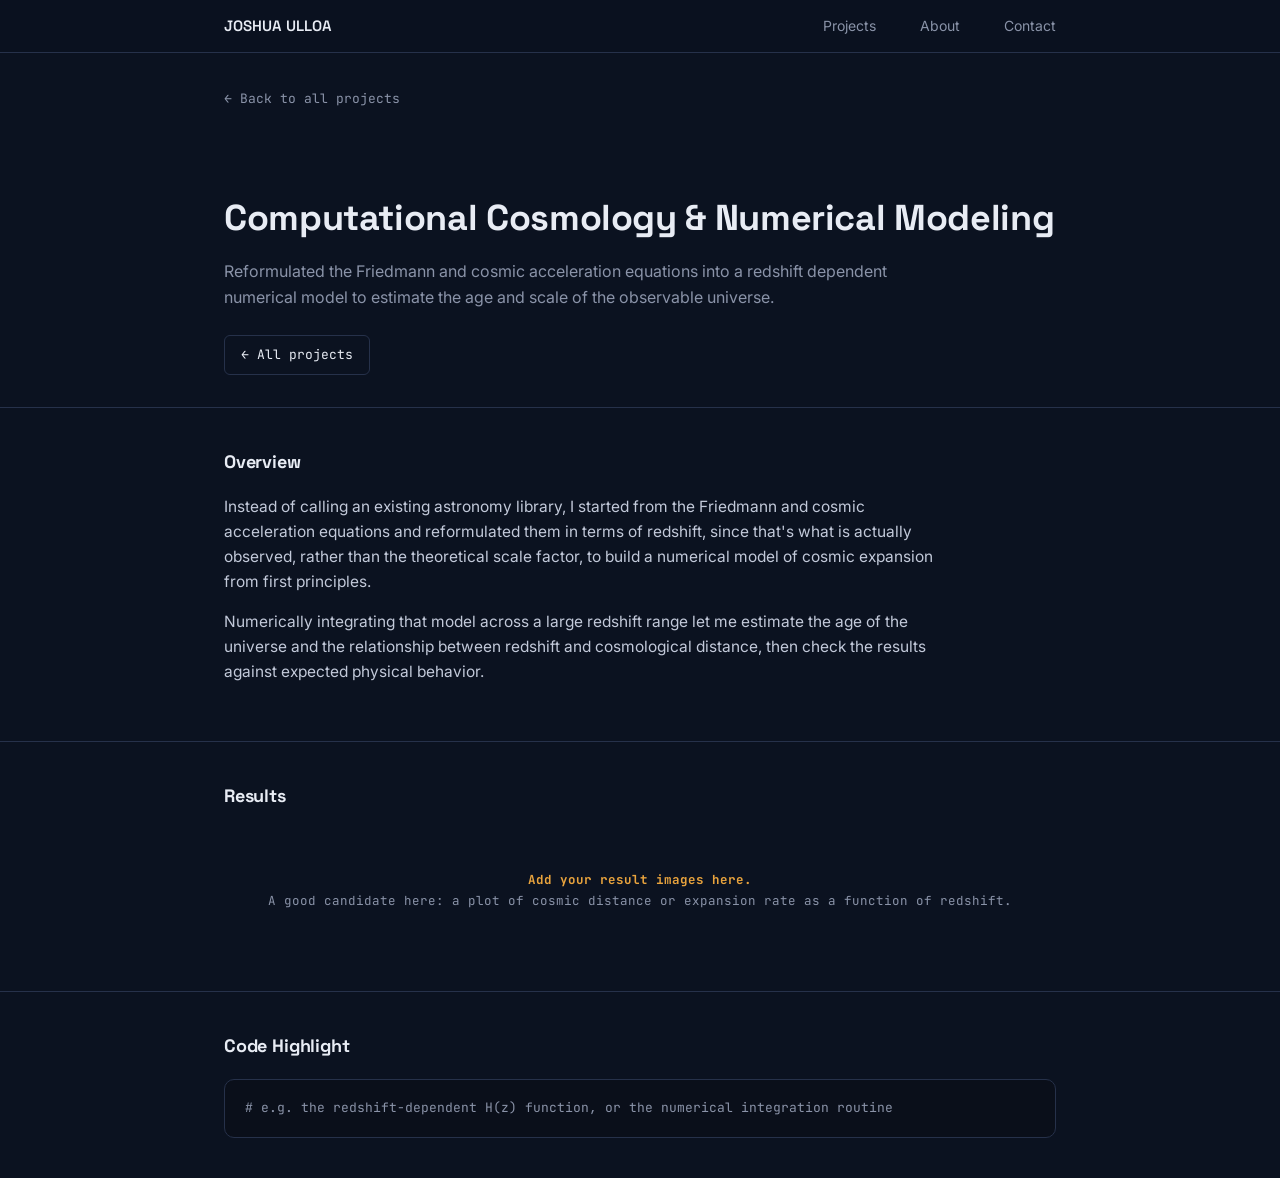
==== projects/cosmology.html @ d5688be3 "Add files via upload" ====
<!DOCTYPE html>
<html lang="en">
<head>
<meta charset="UTF-8">
<meta name="viewport" content="width=device-width, initial-scale=1.0">
<title>Computational Cosmology & Numerical Modeling — Joshua Ulloa</title>
<link rel="preconnect" href="https://fonts.googleapis.com">
<link rel="preconnect" href="https://fonts.gstatic.com" crossorigin>
<link href="https://fonts.googleapis.com/css2?family=Space+Grotesk:wght@400;500;600;700&family=Inter:wght@400;500;600&family=JetBrains+Mono:wght@400;500;600&display=swap" rel="stylesheet">
<link rel="stylesheet" href="../style.css">
</head>
<body>

<nav>
  <div class="wrap">
    <div class="brand">JOSHUA ULLOA</div>
    <div class="links">
      <a href="../index.html#projects">Projects</a>
      <a href="../index.html#about">About</a>
      <a href="../index.html#contact">Contact</a>
    </div>
  </div>
</nav>

<div class="wrap" style="padding-top: 32px;">
  <a href="../index.html#projects" class="back-link">&larr; Back to all projects</a>
</div>

<header class="detail-header">
  <div class="wrap">
    <h1>Computational Cosmology & Numerical Modeling</h1>
    <p class="summary">Reformulated the Friedmann and cosmic acceleration equations into a redshift dependent numerical model to estimate the age and scale of the observable universe.</p>
    <div class="detail-actions">
      <!-- TODO: once you have a GitHub repo for this project, uncomment below
           and replace # with the real repo URL -->
      <!-- <a class="btn primary" href="#" target="_blank" rel="noopener">View code on GitHub</a> -->
      <a class="btn" href="../index.html#projects">&larr; All projects</a>
    </div>
  </div>
</header>

<section class="detail-section">
  <div class="wrap">
    <h2>Overview</h2>
    <div class="detail-body">
      <p>
        Instead of calling an existing astronomy library, I started from the Friedmann and cosmic
        acceleration equations and reformulated them in terms of redshift, since that's what is actually
        observed, rather than the theoretical scale factor, to build a numerical model of cosmic expansion
        from first principles.
      </p>
      <p>
        Numerically integrating that model across a large redshift range let me estimate the age of the
        universe and the relationship between redshift and cosmological distance, then check the results
        against expected physical behavior.
      </p>
    </div>
  </div>
</section>

<section class="detail-section">
  <div class="wrap">
    <h2>Results</h2>
    <!--
      TODO: Replace this placeholder with real images once you have them.
      1. Upload image files to an /images folder in this repo.
      2. Copy a .gallery-item block, point src at your image, write a caption.
    -->
    <div class="gallery">
      <div class="gallery-placeholder">
        <strong>Add your result images here.</strong><br>
        A good candidate here: a plot of cosmic distance or expansion rate as a function of redshift.
      </div>
    </div>
  </div>
</section>

<section class="detail-section">
  <div class="wrap">
    <h2>Code Highlight</h2>
    <!-- TODO: paste a short, representative snippet of your actual code here -->
    <div class="code-block"><span class="comment"># e.g. the redshift-dependent H(z) function, or the numerical integration routine</span></div>
  </div>
</section>

</body>
</html>
---- style.css ----
:root {
    --bg: #0b1220;
    --surface: #121a2b;
    --surface-2: #17203400;
    --border: #26314a;
    --text: #e8ecf4;
    --muted: #8a93a8;
    --amber: #e8a33d;
    --cyan: #5ec8d8;
    --radius: 10px;
  }

  * { box-sizing: border-box; }

  html { scroll-behavior: smooth; }

  body {
    margin: 0;
    background: var(--bg);
    color: var(--text);
    font-family: 'Inter', sans-serif;
    line-height: 1.6;
    -webkit-font-smoothing: antialiased;
  }

  h1, h2, h3 {
    font-family: 'Space Grotesk', sans-serif;
    margin: 0;
    letter-spacing: -0.01em;
  }

  .mono {
    font-family: 'JetBrains Mono', monospace;
  }

  a { color: var(--cyan); text-decoration: none; }
  a:hover { text-decoration: underline; }
  a:focus-visible, button:focus-visible, details:focus-visible {
    outline: 2px solid var(--amber);
    outline-offset: 3px;
  }

  .wrap {
    max-width: 880px;
    margin: 0 auto;
    padding: 0 24px;
  }

  /* ---------- Nav ---------- */
  nav {
    position: sticky;
    top: 0;
    z-index: 10;
    background: rgba(11, 18, 32, 0.9);
    backdrop-filter: blur(8px);
    border-bottom: 1px solid var(--border);
  }
  nav .wrap {
    display: flex;
    align-items: center;
    justify-content: space-between;
    padding-top: 14px;
    padding-bottom: 14px;
  }
  nav .brand {
    font-family: 'Space Grotesk', sans-serif;
    font-weight: 600;
    font-size: 15px;
    color: var(--text);
  }
  nav .links { display: flex; gap: 22px; font-size: 14px; }
  nav .links a { color: var(--muted); margin-right: 22px; }
  nav .links a:last-child { margin-right: 0; }
  nav .links a:hover { color: var(--text); text-decoration: none; }

  /* ---------- Hero ---------- */
  header.hero {
    padding: 72px 0 40px;
    border-bottom: 1px solid var(--border);
  }
  .eyebrow {
    display: inline-flex;
    align-items: center;
    gap: 8px;
    font-family: 'JetBrains Mono', monospace;
    font-size: 12px;
    letter-spacing: 0.08em;
    color: var(--amber);
    text-transform: uppercase;
    margin-bottom: 18px;
  }
  .eyebrow::before {
    content: "";
    width: 7px;
    height: 7px;
    border-radius: 50%;
    background: var(--amber);
    box-shadow: 0 0 0 3px rgba(232, 163, 61, 0.18);
  }
  h1.name {
    font-size: clamp(32px, 5vw, 46px);
    font-weight: 700;
    color: var(--text);
  }
  .role {
    font-size: clamp(16px, 2.2vw, 19px);
    color: var(--muted);
    margin-top: 10px;
    max-width: 640px;
  }
  .role strong { color: var(--text); font-weight: 500; }

  /* instrument readout strip */
  .readout {
    margin-top: 32px;
    display: flex;
    flex-wrap: wrap;
    gap: 0;
    border: 1px solid var(--border);
    border-radius: var(--radius);
    overflow: hidden;
  }
  .readout .cell {
    flex: 1 1 160px;
    padding: 14px 18px;
    border-right: 1px solid var(--border);
  }
  .readout .cell:last-child { border-right: none; }
  .readout .cell .label {
    font-family: 'JetBrains Mono', monospace;
    font-size: 10.5px;
    letter-spacing: 0.08em;
    color: var(--muted);
    text-transform: uppercase;
  }
  .readout .cell .value {
    font-family: 'JetBrains Mono', monospace;
    font-size: 17px;
    color: var(--amber);
    margin-top: 4px;
  }

  .hero-links {
    margin-top: 26px;
    display: flex;
    gap: 20px;
    font-size: 14px;
    flex-wrap: wrap;
  }
  .hero-links a { color: var(--text); border-bottom: 1px solid var(--border); padding-bottom: 2px; margin-right: 20px; display: inline-block; }
  .hero-links a:last-child { margin-right: 0; }
  .hero-links a:hover { border-color: var(--amber); text-decoration: none; }

  /* ---------- Sections ---------- */
  section { padding: 56px 0; border-bottom: 1px solid var(--border); }
  section:last-of-type { border-bottom: none; }

  .section-head {
    display: flex;
    align-items: baseline;
    gap: 12px;
    margin-bottom: 28px;
  }
  .section-head .idx {
    font-family: 'JetBrains Mono', monospace;
    font-size: 12px;
    color: var(--muted);
  }
  .section-head h2 { font-size: 22px; color: var(--text); }

  /* ---------- Project cards ---------- */
  .projects { display: grid; gap: 16px; }

  .card {
    background: var(--surface);
    border: 1px solid var(--border);
    border-radius: var(--radius);
    padding: 22px 24px;
    transition: border-color 0.15s ease;
  }
  .card:hover { border-color: #37456450; }

  .card h3 {
    font-size: 18px;
    color: var(--text);
    font-weight: 600;
  }

  .card .summary {
    color: var(--muted);
    margin-top: 8px;
    font-size: 14.5px;
  }

  .tags {
    display: flex;
    flex-wrap: wrap;
    gap: 8px;
    margin-top: 14px;
  }
  .tag {
    font-family: 'JetBrains Mono', monospace;
    font-size: 11px;
    color: var(--cyan);
    border: 1px solid #2a4a52;
    background: rgba(94, 200, 216, 0.06);
    padding: 3px 9px;
    border-radius: 999px;
  }

  .metrics {
    margin-top: 14px;
    font-family: 'JetBrains Mono', monospace;
    font-size: 12px;
    color: var(--amber);
    border-top: 1px dashed var(--border);
    padding-top: 12px;
  }

  details.more { margin-top: 14px; }
  details.more summary {
    cursor: pointer;
    font-size: 13px;
    color: var(--muted);
    list-style: none;
  }
  details.more summary::-webkit-details-marker { display: none; }
  details.more summary::before {
    content: "+ ";
    color: var(--amber);
    font-family: 'JetBrains Mono', monospace;
  }
  details.more[open] summary::before { content: "\2212 "; }
  details.more .body {
    margin-top: 10px;
    font-size: 14px;
    color: #c2c9d9;
  }
  details.more .body ul { margin: 8px 0 0; padding-left: 18px; }
  details.more .body li { margin-bottom: 6px; }

  /* ---------- About / Skills ---------- */
  .about-text { max-width: 640px; color: #c2c9d9; }

  .skills-grid {
    display: grid;
    grid-template-columns: repeat(auto-fit, minmax(220px, 1fr));
    gap: 22px;
    margin-top: 24px;
  }
  .skills-grid h4 {
    font-family: 'JetBrains Mono', monospace;
    font-size: 11px;
    letter-spacing: 0.06em;
    text-transform: uppercase;
    color: var(--muted);
    margin-bottom: 10px;
  }
  .skills-grid p { font-size: 14px; color: #c2c9d9; margin: 0; }

  /* ---------- Footer ---------- */
  footer { padding: 40px 0 60px; }
  footer .wrap {
    display: flex;
    justify-content: space-between;
    align-items: center;
    flex-wrap: wrap;
    gap: 16px;
  }
  footer .muted { color: var(--muted); font-size: 13px; }
  footer .links { display: flex; gap: 18px; font-size: 13px; }
  footer .links a { margin-right: 18px; }
  footer .links a:last-child { margin-right: 0; }

  @media (max-width: 560px) {
    nav .links { gap: 14px; font-size: 13px; }
    .readout .cell { flex: 1 1 45%; }
  }

  @media (prefers-reduced-motion: reduce) {
    html { scroll-behavior: auto; }
    * { transition: none !important; }
  }

/* ---------- Project detail pages ---------- */
.back-link {
  display: inline-flex;
  align-items: center;
  gap: 6px;
  font-family: 'JetBrains Mono', monospace;
  font-size: 13px;
  color: var(--muted);
  margin-bottom: 24px;
}
.back-link:hover { color: var(--amber); text-decoration: none; }

.detail-header { padding: 56px 0 32px; border-bottom: 1px solid var(--border); }
.detail-header h1 { font-size: clamp(26px, 4vw, 36px); color: var(--text); }
.detail-header .summary { color: var(--muted); margin-top: 12px; font-size: 16px; max-width: 680px; }

.detail-actions { margin-top: 24px; display: flex; flex-wrap: wrap; gap: 12px; }
.btn {
  display: inline-block;
  font-family: 'JetBrains Mono', monospace;
  font-size: 13px;
  padding: 9px 16px;
  border-radius: 6px;
  border: 1px solid var(--border);
  color: var(--text);
}
.btn:hover { border-color: var(--amber); text-decoration: none; color: var(--amber); }
.btn.primary { background: var(--amber); border-color: var(--amber); color: #1a1400; }
.btn.primary:hover { color: #1a1400; opacity: 0.9; }

.detail-body { max-width: 720px; color: #c2c9d9; font-size: 15.5px; }
.detail-body p { margin-bottom: 16px; }
.detail-body ul { padding-left: 20px; }
.detail-body li { margin-bottom: 8px; }

.detail-section { padding: 40px 0; border-bottom: 1px solid var(--border); }
.detail-section:last-of-type { border-bottom: none; }
.detail-section h2 { font-size: 18px; color: var(--text); margin-bottom: 18px; }

/* Result image gallery */
.gallery { display: grid; grid-template-columns: repeat(auto-fit, minmax(260px, 1fr)); gap: 18px; }
.gallery-item {
  border: 1px dashed var(--border);
  border-radius: var(--radius);
  overflow: hidden;
  background: var(--surface);
}
.gallery-item img { width: 100%; display: block; }
.gallery-item .caption {
  padding: 10px 14px;
  font-size: 13px;
  color: var(--muted);
  border-top: 1px solid var(--border);
}
.gallery-placeholder {
  padding: 40px 20px;
  text-align: center;
  font-family: 'JetBrains Mono', monospace;
  font-size: 12.5px;
  color: var(--muted);
  line-height: 1.7;
}
.gallery-placeholder strong { color: var(--amber); }

/* Code block */
.code-block {
  background: #0a0f1a;
  border: 1px solid var(--border);
  border-radius: var(--radius);
  padding: 18px 20px;
  overflow-x: auto;
  font-family: 'JetBrains Mono', monospace;
  font-size: 13px;
  color: #c2c9d9;
  line-height: 1.6;
}
.code-block .comment { color: var(--muted); }

.card-links { margin-top: 16px; }
.card-links .btn { font-size: 12px; padding: 6px 12px; }
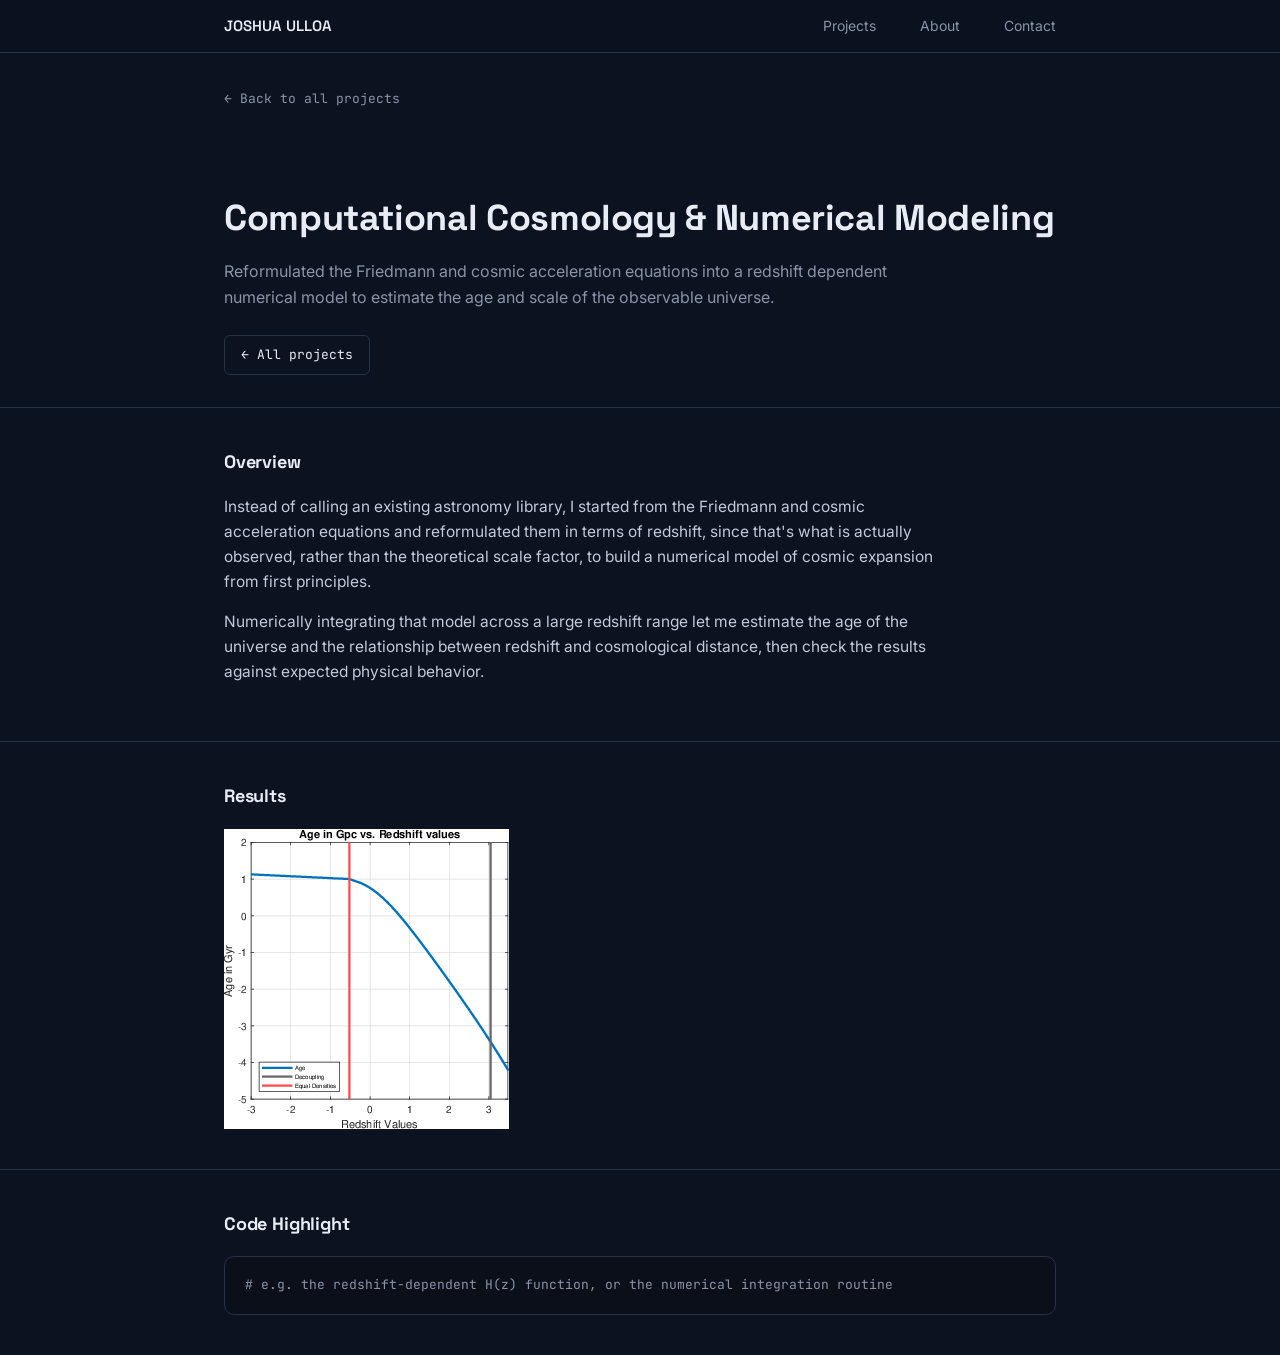
==== commit 6851c1df: "Update gallery section with an image Removed placeholder for images and added an image with a captio" ====
--- a/projects/cosmology.html
+++ b/projects/cosmology.html
@@ -67,10 +67,7 @@
       2. Copy a .gallery-item block, point src at your image, write a caption.
     -->
     <div class="gallery">
-      <div class="gallery-placeholder">
-        <strong>Add your result images here.</strong><br>
-        A good candidate here: a plot of cosmic distance or expansion rate as a function of redshift.
-      </div>
+      <img src="../images/AgeRedshift.png" alt="Describe what the plot shows"> <div class="caption">
     </div>
   </div>
 </section>
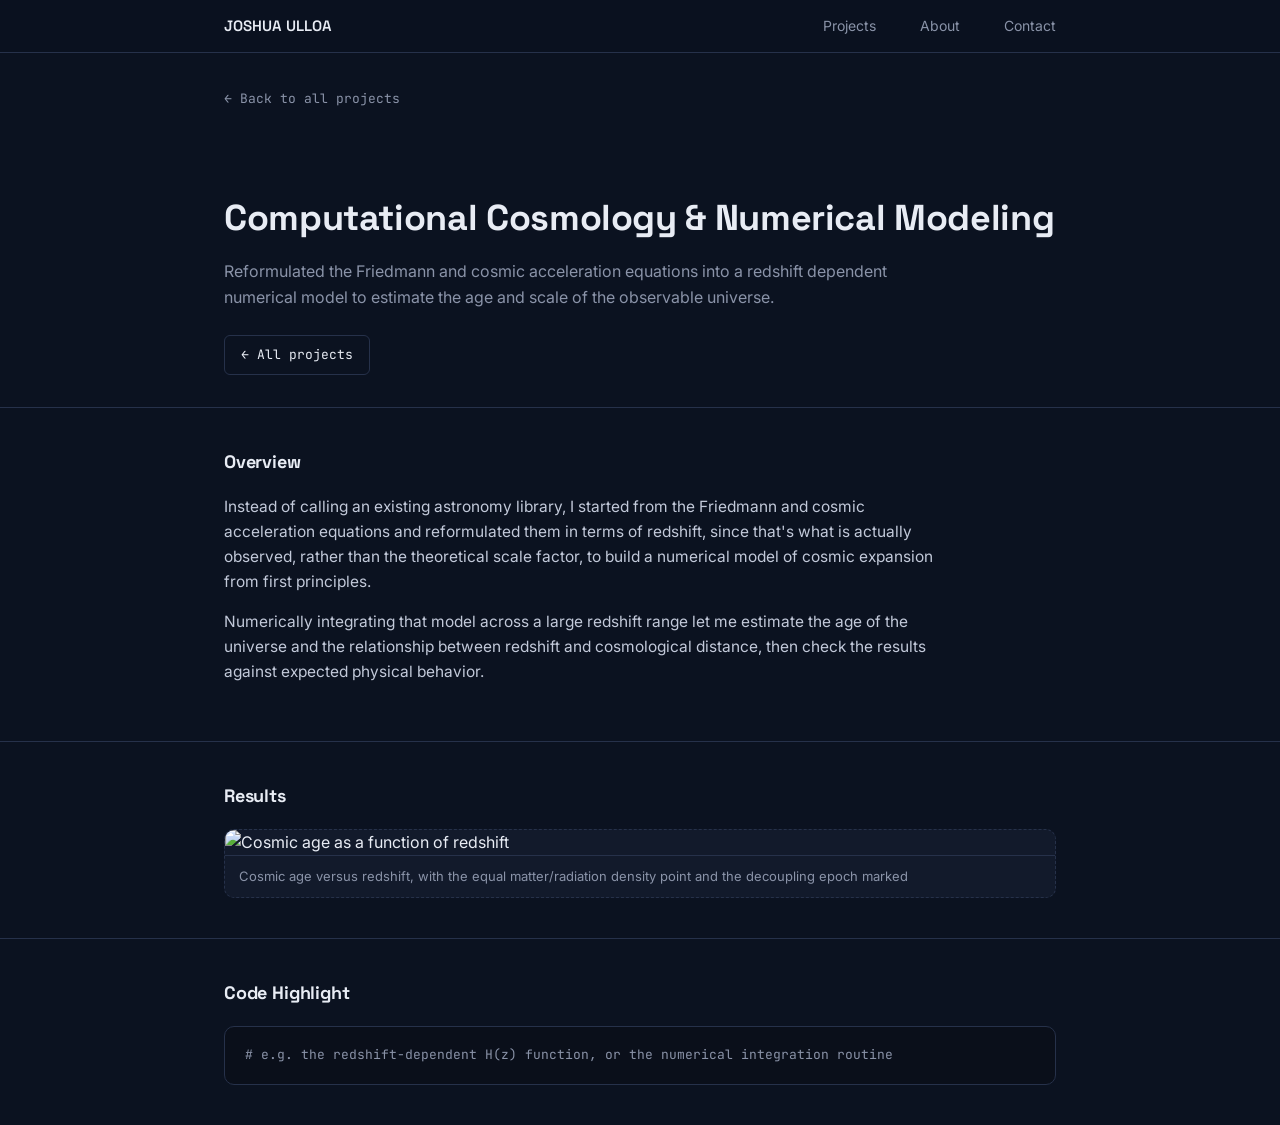
==== commit 8992449a: "Add new gallery item for cosmic age vs redshift" ====
--- a/projects/cosmology.html
+++ b/projects/cosmology.html
@@ -67,7 +67,10 @@
       2. Copy a .gallery-item block, point src at your image, write a caption.
     -->
     <div class="gallery">
-      <img src="../images/AgeRedshift.png" alt="Describe what the plot shows"> <div class="caption">
+      <div class="gallery-item">
+        <img src="../images/age-redshift.png" alt="Cosmic age as a function of redshift">
+        <div class="caption">Cosmic age versus redshift, with the equal matter/radiation density point and the decoupling epoch marked</div>
+      </div>
     </div>
   </div>
 </section>
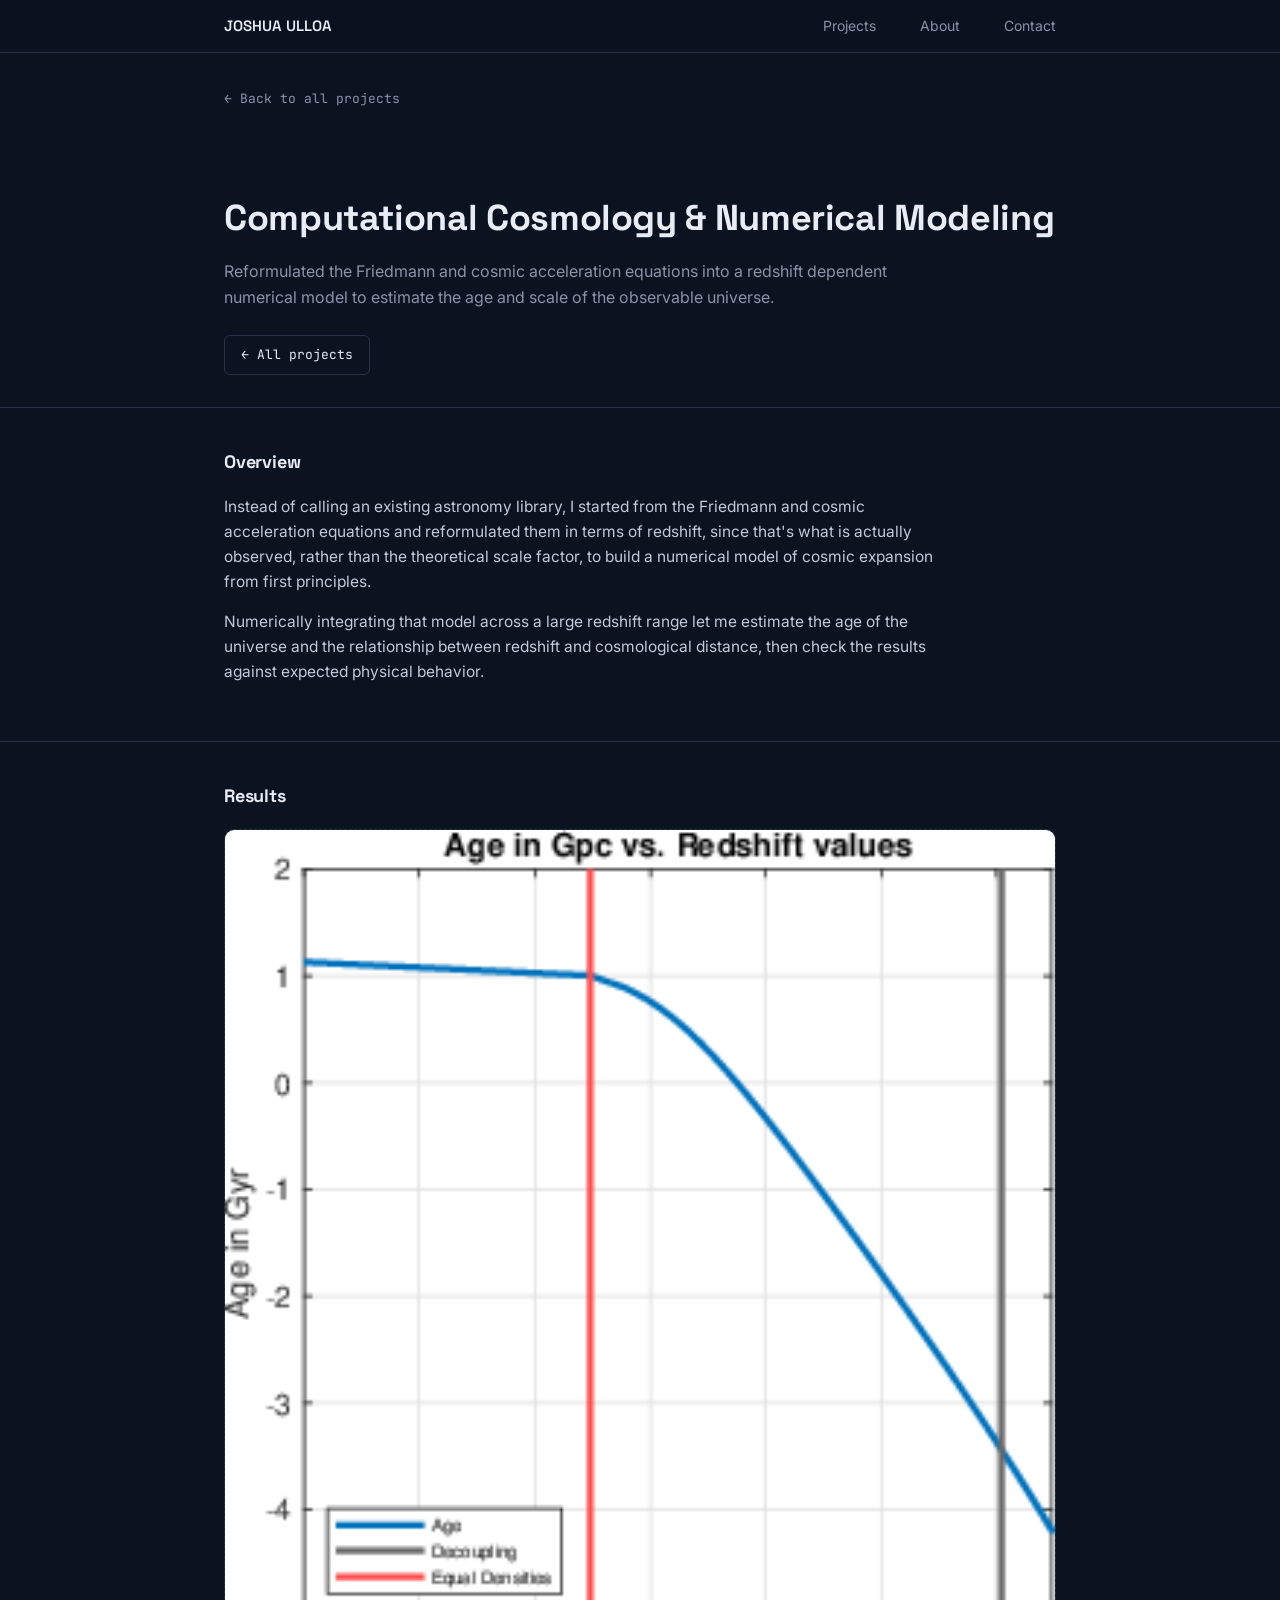
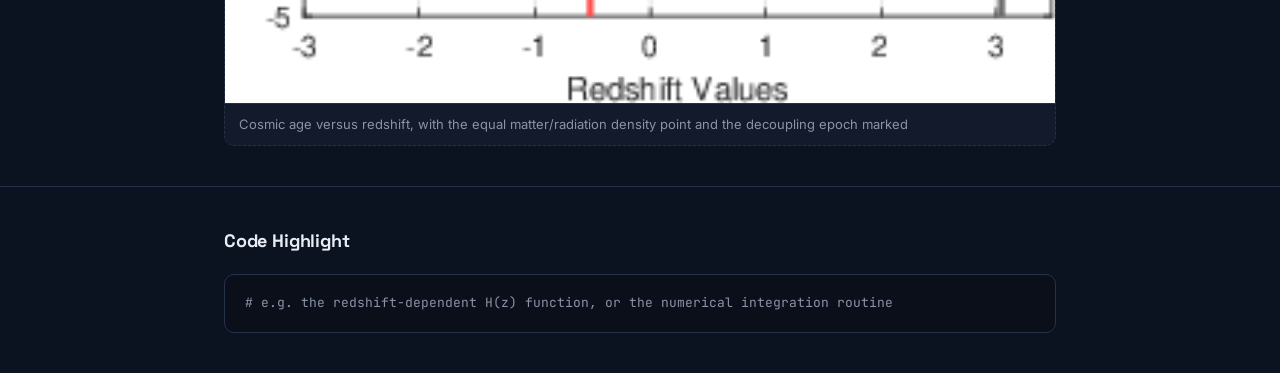
==== commit 3b8bdf86: "Update image filename in cosmology.html" ====
--- a/projects/cosmology.html
+++ b/projects/cosmology.html
@@ -68,7 +68,7 @@
     -->
     <div class="gallery">
       <div class="gallery-item">
-        <img src="../images/age-redshift.png" alt="Cosmic age as a function of redshift">
+        <img src="../images/AgeRedshift.png" alt="Cosmic age as a function of redshift">
         <div class="caption">Cosmic age versus redshift, with the equal matter/radiation density point and the decoupling epoch marked</div>
       </div>
     </div>
